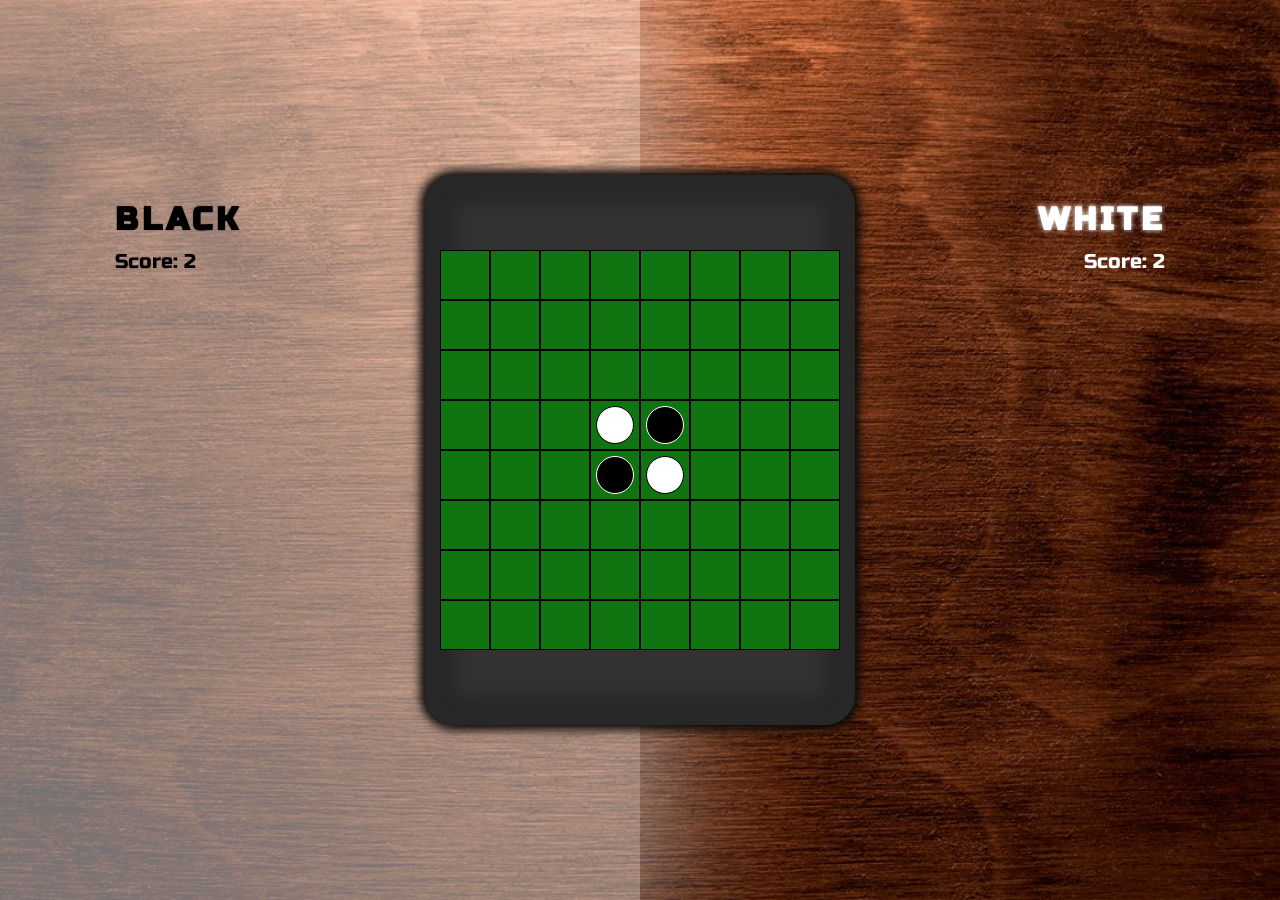
==== othello.html @ 293a9176 "changed first meta" ====
<!DOCTYPE html>
<html lang="en">

<head>
  <meta charset="UTF-8">
  <meta name="viewport" content="width=device-width, initial-scale=1.0">
  <meta http-equiv="X-UA-Compatible" content="ie=edge">
  <title>Othelloo</title>
  <link rel="stylesheet" href="./othello.styles.css">
  <script src="./js/othello.js" type="module" defer></script>
  <link rel="shortcut icon" href="/favicon.ico" type="image/x-icon">
  <link rel="icon" href="/favicon.ico" type="image/x-icon">
  <meta name="theme-color" content="#f0f0f0">
</head>

<body>
  <div class="overlay">
    <div class="white-overlay"></div>
    <div class="black-overlay"></div>
  </div>

  <div id="win-overlay" class="hide">
    <div>
      <h1><span id="player-win">WHITE</span> Wins!</h1>
      <h2><span id="black-count-win">20</span> : <span id="white-count-win">20</span></h2>

      <button id="restart-btn">New Game</button>
    </div>
  </div>

  <div class="game-container">

    <div class="mobile-players-container">

      <div class="player-container black-container">
        <span class="player">BLACK</span>
        <p>Score: <span id="mobile-black-count"></span></p>
      </div>
      <div class="player-container white-container">
        <span class="player">WHITE</span>
        <p>Score: <span id="mobile-white-count"></span></p>
      </div>

    </div>

    <div class="player-container black-container">
      <span class="player">BLACK</span>
      <p>Score: <span id="black-count"></span></p>
    </div>

    <div class="othello-board-container">
      <div class="othello-board" id="othello-board">
        <div class='row-tiles'>
          <div class="tile"></div>
          <div class="tile"></div>
          <div class="tile"></div>
          <div class="tile"></div>
          <div class="tile"></div>
          <div class="tile"></div>
          <div class="tile"></div>
          <div class="tile"></div>
        </div>
        <div class='row-tiles'>
          <div class="tile"></div>
          <div class="tile"></div>
          <div class="tile"></div>
          <div class="tile"></div>
          <div class="tile"></div>
          <div class="tile"></div>
          <div class="tile"></div>
          <div class="tile"></div>
        </div>
        <div class='row-tiles'>
          <div class="tile"></div>
          <div class="tile"></div>
          <div class="tile"></div>
          <div class="tile"></div>
          <div class="tile"></div>
          <div class="tile"></div>
          <div class="tile"></div>
          <div class="tile"></div>
        </div>
        <div class='row-tiles'>
          <div class="tile"></div>
          <div class="tile"></div>
          <div class="tile"></div>
          <div class="tile"></div>
          <div class="tile"></div>
          <div class="tile"></div>
          <div class="tile"></div>
          <div class="tile"></div>
        </div>
        <div class='row-tiles'>
          <div class="tile"></div>
          <div class="tile"></div>
          <div class="tile"></div>
          <div class="tile"></div>
          <div class="tile"></div>
          <div class="tile"></div>
          <div class="tile"></div>
          <div class="tile"></div>
        </div>
        <div class='row-tiles'>
          <div class="tile"></div>
          <div class="tile"></div>
          <div class="tile"></div>
          <div class="tile"></div>
          <div class="tile"></div>
          <div class="tile"></div>
          <div class="tile"></div>
          <div class="tile"></div>
        </div>
        <div class='row-tiles'>
          <div class="tile"></div>
          <div class="tile"></div>
          <div class="tile"></div>
          <div class="tile"></div>
          <div class="tile"></div>
          <div class="tile"></div>
          <div class="tile"></div>
          <div class="tile"></div>
        </div>
        <div class='row-tiles'>
          <div class="tile"></div>
          <div class="tile"></div>
          <div class="tile"></div>
          <div class="tile"></div>
          <div class="tile"></div>
          <div class="tile"></div>
          <div class="tile"></div>
          <div class="tile"></div>
        </div>
      </div>
    </div>

    <div class="player-container white-container">
      <span class="player">WHITE</span>
      <p>Score: <span id="white-count"></span></p>
    </div>

  </div>
</body>

</html>
---- othello.styles.css ----
@import url('https://fonts.googleapis.com/css?family=Russo+One&display=swap');

:root {
	--board-color: rgb(16, 116, 16);
}

* {
	margin: 0;
	padding: 0;
	box-sizing: border-box;
	font-family: 'Russo One', sans-serif;
}
html {
	width: 100vw;
	height: 100vh;
}
body {
	width: 100%;
	height: 100%;
	background: url(./assets/background.jpg) #561e03;
	background-size: 100vw 100vh;
	overflow: hidden;

	--player-color: 0, 0, 0;
	--enemy-color: 230, 230, 230;
}
body.is-white {
	--player-color: 255, 255, 255;
	--enemy-color: 20, 20, 20;
}

.update-effect {
	display: inline-block;
	animation: scale-effect 500ms 1;
}

@keyframes scale-effect {
	0% {
		transform: scale(0);
	}
	50% {
		transform: scale(1.2);
	}
	100% {
		transform: scale(0);
	}
}

.overlay {
	width: 100%;
	height: 100%;
	display: flex;
	position: absolute;
	z-index: -1;
}
.overlay > * {
	flex: 1;
}
body .white-overlay {
	background-color: rgba(225, 225, 225, .2);
	transition: box-shadow 500ms, background-color 500ms;
}
body.is-white .white-overlay {
	background-color: rgba(225, 225, 225, .5);
	box-shadow: -10px 0 200px 20px rgba(225, 225, 225, .1),
		0px 0px 100px 30px rgba(225, 225, 225, .5);
}
body .black-overlay {
	background-color: rgba(0, 0, 0, .5);
	box-shadow: 10px 0 200px 20px rgba(0, 0, 0, .5),
		0px 0px 100px 30px rgba(0, 0, 0, .5);
	transition: box-shadow 500ms, background-color 500ms;
}
body.is-white .black-overlay {
	background-color: rgba(0, 0, 0, .1);
	box-shadow: none;
}

.game-container {
	position: absolute;
	max-width: 1250px;
	left: 50%;
	top: 50%;
	width: 100%;
	transform: translate(-50%, -50%);
	display: flex;
	align-items: center;
	padding: 50px;
	display: flex;
	justify-content: space-between;
	align-items: flex-start;
}
.othello-board-container {
	width: 430px;
	height: 550px;
	background-color: rgb(50, 50, 50);
	border-radius: 30px;
	display: flex;
	align-items: center;
	justify-content: center;
	box-shadow: inset 0px 0px 15px 30px rgba(30, 30, 30, .5),
		0px 0px 10px 5px rgb(10, 10, 10);
}
.othello-board {
	width: 400px;
	height: 400px;
	background-color: var(--board-color);
	position: relative;
}
.othello-board::after {
	content: '';
	position: absolute;
	top: -5px;
	left: -5px;
	width: calc(100% + 10px);
	height: calc(100% + 10px);
	background-color: black;
	z-index: -1;
}
.othello-board .row-tiles {
	display: flex;
	height: calc(100% / 8);
}
.othello-board .row-tiles > div {
	width: calc(100% / 8);
	height: 100%;
	border: 1px solid black;
	display: flex;
	justify-content: center;
	align-items: center;
	position: relative;
}
.othello-board .row-tiles > div:hover {
	background-color: darkgreen;
}
.othello-board .row-tiles > div.hovered:hover::after {
	content: '';
	position: absolute;
	width: 80%;
	height: 80%;
	left: 50%;
	top: 50%;
	transform: translate(-50%, -50%);
	border-radius: 50%;
	border: 1px solid rgba(var(--player-color), .7);
}
.othello-board .row-tiles .circle {
	width: 80%;
	height: 80%;
	border-radius: 50%;
	position: relative;
	transition: transform 500ms linear;
	transform-style: preserve-3d;
}
.othello-board .row-tiles .circle.black {
	transform: rotateY(180deg);
}
.othello-board .row-tiles .circle.white {
	translate: rotateY(0deg);
}
.othello-board .row-tiles .circle .white,
.othello-board .row-tiles .circle .black {
	width: 100%;
	height: 100%;
	border-radius: 50%;
	backface-visibility: hidden;
}
.othello-board .row-tiles .circle .white {
	background-color: white;
	border: 1px solid black;
}
.othello-board .row-tiles .circle .black {
	background-color: black;
	border: 1px solid white;
	position: absolute;
	top: 0;
	left: 0;
	transform: rotateY(180deg);
}

.player-container {
	display: flex;
	flex-direction: column;
	padding: 20px 50px;
	font-size: 20px;
}
.player-container > * {
	margin: 5px 0px;
}
.player-container .player {
	font-size: 32px;
	font-weight: bolder;
	letter-spacing: 4px;
}
.black-container {
	align-items: flex-start;
	color: black;
}

body .black-container .player {
	text-shadow: 0px 0px 5px black;
	transition: text-shadow 500ms;
}
body.is-white .black-container .player {
	text-shadow: 0px 0px 1px black;
}

.white-container {
	align-items: flex-end;
	color: white;
}

body .white-container .player {
	text-shadow: 0px 0px 1px white;
	transition: text-shadow 500ms;
}
body.is-white .white-container .player {
	text-shadow: 0px 0px 5px white;
}

.skip-btn {
	padding: 7px 20px;
	background-color: transparent;
	border-radius: 10px;
}
#skip-btn-white {
	border: 1px solid black;
	box-shadow: 0px 0px 3px 0px rgba(0, 0, 0, .8);
	color: black;
	text-shadow: 0px 0px 5px rgba(0, 0, 0, .7);
}
#skip-btn-white:hover {
	background-color: white;
}
#skip-btn-black {
	border: 1px solid white;
	box-shadow: 0px 0px 3px 0px rgba(225, 225, 225, .8);
	color: white;
	text-shadow: 0px 0px 5px rgba(225, 225, 225, .7);
}
#skip-btn-black:hover {
	background-color: black;
}

#win-overlay {
	display: block;
	width: 100vw;
	height: 100vh;
	position: absolute;
	z-index: 1000;
	opacity: 1;
	background-color: rgba(var(--player-color), .3);
	color: rgb(var(--player-color));
	text-shadow: 0px 0px 3px rgb(var(--enemy-color));
	text-align: center;
	transition: opacity 750ms ease-in-out;
}
#win-overlay.hide {
	opacity: 0;
	z-index: -5;
}
#win-overlay div {
	background-color: rgba(var(--player-color), .5);
	border-radius: 20px;
	padding: 50px 70px;
	position: absolute;
	left: 50%;
	top: 45%;
	transform: translate(-50%, -50%);
}

body.is-tie #win-overlay {
	background-color: rgba(0, 67, 145, .1);
	color: rgb(0, 41, 88);
}
body.is-tie #win-overlay div {
	background-color: rgb(0, 67, 145, .5);
}

#restart-btn {
	margin-top: 20px;
	background-color: rgb(0, 67, 145);
	color: white;
	font-size: medium;
	padding: 10px 20px;
	border: 0;
	border-radius: 5px;
	box-shadow: 0px 0px 15px 0px rgba(var(--enemy-color), .2),
		0px 0px 3px 0px rgba(var(--enemy-color), .5);
	transition: box-shadow 500ms;
}
#restart-btn:hover {
	box-shadow: 0px 0px 25px 0px rgba(var(--enemy-color), .3),
		0px 0px 8px 0px rgba(var(--enemy-color), .5);
}

.mobile-players-container {
	display: none;
}

@media screen and (max-width: 1000px) {
	.game-container {
		padding: 50px 0px;
	}
	.player-container {
		padding: 20px;
	}
}

@media screen and (max-width: 800px) {
	.game-container {
		flex-direction: column;
		align-items: center;
		justify-content: flex-start;
		padding: 0;
	}
	.othello-board-container {
		height: 400px;
		width: 330px;
	}
	.othello-board {
		width: 300px;
		height: 300px;
	}
	.player-container {
		display: none;
	}
	.mobile-players-container .player-container {
		display: flex;
		padding: 10px 30px;
	}
	.mobile-players-container {
		display: flex;
		justify-content: space-between;
		align-items: center;
	}
}
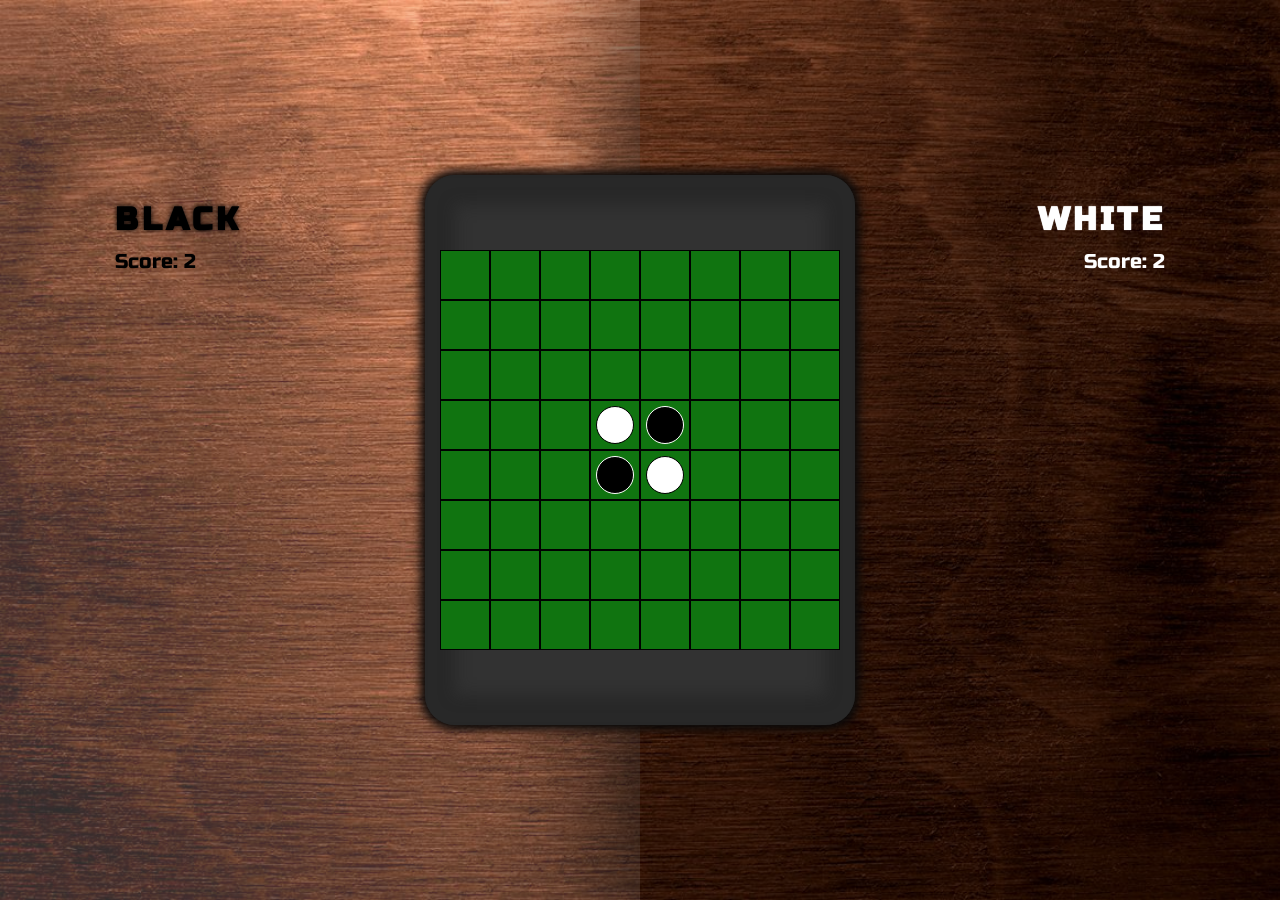
==== commit cad135a5: "added skipping turn" ====
--- a/othello.html
+++ b/othello.html
@@ -8,15 +8,24 @@
   <title>Othelloo</title>
   <link rel="stylesheet" href="./othello.styles.css">
   <script src="./js/othello.js" type="module" defer></script>
-  <link rel="shortcut icon" href="/favicon.ico" type="image/x-icon">
-  <link rel="icon" href="/favicon.ico" type="image/x-icon">
-  <meta name="theme-color" content="#f0f0f0">
+  <link rel="apple-touch-icon" sizes="180x180" href="/apple-touch-icon.png">
+  <link rel="icon" type="image/png" sizes="32x32" href="/favicon-32x32.png">
+  <link rel="icon" type="image/png" sizes="16x16" href="/favicon-16x16.png">
+  <link rel="manifest" href="/site.webmanifest">
+  <link rel="mask-icon" href="/safari-pinned-tab.svg" color="#5bbad5">
+  <meta name="msapplication-TileColor" content="#da532c">
+  <meta name="theme-color" content="#30323D">
 </head>
 
 <body>
   <div class="overlay">
     <div class="white-overlay"></div>
     <div class="black-overlay"></div>
+  </div>
+
+  <div id="skip-overlay">
+    <h1>You can't overturn any pin!</h1>
+    <h2>Skipping your turn...</h2>
   </div>
 
   <div id="win-overlay" class="hide">
@@ -31,7 +40,6 @@
   <div class="game-container">
 
     <div class="mobile-players-container">
-
       <div class="player-container black-container">
         <span class="player">BLACK</span>
         <p>Score: <span id="mobile-black-count"></span></p>
@@ -40,7 +48,6 @@
         <span class="player">WHITE</span>
         <p>Score: <span id="mobile-white-count"></span></p>
       </div>
-
     </div>
 
     <div class="player-container black-container">
--- a/othello.styles.css
+++ b/othello.styles.css
@@ -74,6 +74,37 @@
 body.is-white .black-overlay {
 	background-color: rgba(0, 0, 0, .1);
 	box-shadow: none;
+}
+
+#skip-overlay {
+	background-color: rgba(var(--player-color), .75);
+	z-index: -1;
+	opacity: 0;
+	position: absolute;
+	width: 100vw;
+	height: 100vh;
+	top: 0;
+	left: 0;
+	display: flex;
+	flex-direction: column;
+	justify-content: center;
+	align-items: center;
+	text-align: center;
+}
+#skip-overlay * {
+	color: rgb(var(--enemy-color));
+}
+@keyframes flyout {
+	30% {
+		opacity: 1;
+	}
+	70% {
+		opacity: 1;
+	}
+}
+#skip-overlay.show {
+	animation: flyout 2s 1;
+	z-index: 999;
 }
 
 .game-container {
